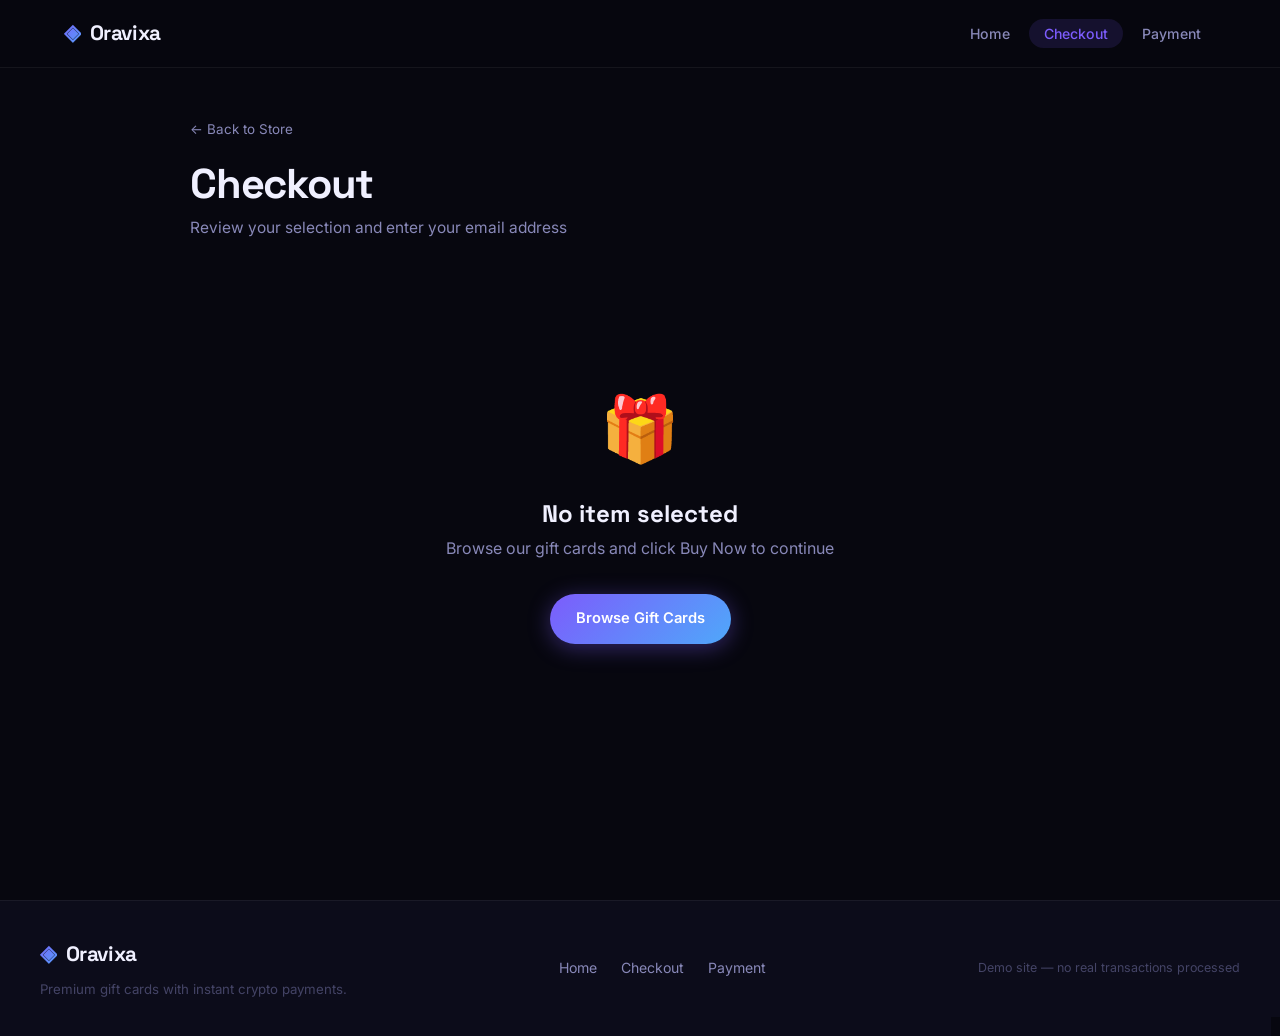
==== checkout.html @ 7043daeb "Add Oravixa gift card store — full frontend Three-page site with dark theme, 3D card hover effects, " ====
<!DOCTYPE html>
<html lang="en">
<head>
  <meta charset="UTF-8">
  <meta name="viewport" content="width=device-width, initial-scale=1.0">
  <title>Oravixa — Checkout</title>
  <link rel="stylesheet" href="style.css">
</head>
<body>

  <!-- ── Navbar ── -->
  <nav class="navbar" id="navbar">
    <div class="nav-inner">
      <a href="index.html" class="nav-logo">
        <span class="logo-gem">◈</span>Oravixa
      </a>
      <ul class="nav-links" id="navLinks">
        <li><a href="index.html"    class="nav-link">Home</a></li>
        <li><a href="checkout.html" class="nav-link active">Checkout</a></li>
        <li><a href="payment.html"  class="nav-link">Payment</a></li>
      </ul>
      <button class="hamburger" id="ham" aria-label="Toggle menu">
        <span></span><span></span><span></span>
      </button>
    </div>
  </nav>

  <main class="page-wrap">
    <div class="page-box">

      <a href="index.html" class="back-link">← Back to Store</a>
      <h1 class="page-title">Checkout</h1>
      <p class="page-sub">Review your selection and enter your email address</p>

      <!-- Checkout grid (shown when product selected) -->
      <div class="co-grid" id="coGrid">

        <!-- Order summary — filled by JS -->
        <div class="panel" id="orderSummary"></div>

        <!-- Form -->
        <div class="panel">
          <h3>Your Details</h3>
          <form id="coForm" novalidate>
            <div class="fgroup">
              <label for="email">Email Address</label>
              <input
                type="email" id="email" name="email"
                placeholder="you@example.com"
                required autocomplete="email"
              >
              <span class="ferr" id="emailErr"></span>
            </div>
            <button type="submit" class="btn btn-primary btn-full btn-lg">
              Proceed to Payment <span class="btn-arrow">→</span>
            </button>
          </form>
          <p class="fnote">Your gift card code will be sent to this email</p>
        </div>

      </div>

      <!-- Empty state (shown when no product selected) -->
      <div class="empty" id="emptyState" style="display:none">
        <div class="empty-icon">🎁</div>
        <h3>No item selected</h3>
        <p>Browse our gift cards and click Buy Now to continue</p>
        <a href="index.html" class="btn btn-primary">Browse Gift Cards</a>
      </div>

    </div>
  </main>

  <!-- ── Footer ── -->
  <footer class="footer">
    <div class="footer-inner">
      <div class="footer-brand">
        <a href="index.html" class="nav-logo">
          <span class="logo-gem">◈</span>Oravixa
        </a>
        <p>Premium gift cards with instant crypto payments.</p>
      </div>
      <div class="footer-links">
        <a href="index.html">Home</a>
        <a href="checkout.html">Checkout</a>
        <a href="payment.html">Payment</a>
      </div>
      <p class="footer-note">Demo site — no real transactions processed</p>
    </div>
  </footer>

  <script src="script.js"></script>
</body>
</html>
---- style.css ----
/* ============================================================
   ORAVIXA — style.css
   ============================================================ */

@import url('https://fonts.googleapis.com/css2?family=Inter:wght@300;400;500;600;700&family=Space+Grotesk:wght@500;600;700&display=swap');

/* ---- Variables ---- */
:root {
  --bg-0:      #07070f;
  --bg-1:      #0c0c1a;
  --bg-2:      #111126;
  --bg-card:   #0f0f1d;
  --bg-input:  #0a0a18;

  --accent:    #7c5cfc;
  --accent-2:  #4fa8fa;
  --grad:      linear-gradient(135deg, #7c5cfc 0%, #4fa8fa 100%);
  --grad-soft: linear-gradient(135deg, rgba(124,92,252,.14) 0%, rgba(79,168,250,.14) 100%);

  --t1: #f0f0ff;
  --t2: #8888b8;
  --t3: #444466;

  --border:       rgba(255,255,255,.06);
  --border-hover: rgba(124,92,252,.35);
  --border-focus: rgba(124,92,252,.55);

  --success: #00df8e;
  --error:   #ff4466;
  --warn:    #ffbb00;

  --r-sm:   8px;
  --r-md:   14px;
  --r-lg:   20px;
  --r-xl:   28px;
  --r-full: 9999px;

  --sh-sm: 0 2px 8px rgba(0,0,0,.35);
  --sh-md: 0 8px 32px rgba(0,0,0,.45);
  --sh-lg: 0 24px 64px rgba(0,0,0,.65);
  --sh-accent: 0 0 32px rgba(124,92,252,.3);

  --ease: cubic-bezier(.4,0,.2,1);
  --t-fast: 150ms;
  --t-med:  300ms;
  --t-slow: 500ms;

  --nav-h: 68px;
}

/* ---- Reset ---- */
*, *::before, *::after { box-sizing: border-box; margin: 0; padding: 0; }
html { scroll-behavior: smooth; }
body {
  font-family: 'Inter', system-ui, sans-serif;
  background: var(--bg-0);
  color: var(--t1);
  line-height: 1.6;
  min-height: 100vh;
  overflow-x: hidden;
  -webkit-font-smoothing: antialiased;
  animation: pageFadeIn .35s var(--ease) both;
}
img { max-width: 100%; display: block; }
a { text-decoration: none; color: inherit; }
ul { list-style: none; }
button { cursor: pointer; border: none; background: none; font-family: inherit; }
h1,h2,h3,h4 { font-family: 'Space Grotesk', sans-serif; font-weight: 700; line-height: 1.2; }

/* ---- Utilities ---- */
.container { max-width: 1200px; margin: 0 auto; padding: 0 24px; }

.grad-text {
  background: var(--grad);
  -webkit-background-clip: text;
  -webkit-text-fill-color: transparent;
  background-clip: text;
}

/* ============================================================
   NAVBAR
   ============================================================ */
.navbar {
  position: fixed; inset: 0 0 auto 0;
  z-index: 1000;
  height: var(--nav-h);
  background: rgba(7,7,15,.75);
  backdrop-filter: blur(22px);
  -webkit-backdrop-filter: blur(22px);
  border-bottom: 1px solid var(--border);
  transition: background var(--t-med) var(--ease),
              box-shadow var(--t-med) var(--ease);
}
.navbar.scrolled {
  background: rgba(7,7,15,.95);
  box-shadow: var(--sh-md);
}

.nav-inner {
  max-width: 1200px; margin: 0 auto; padding: 0 24px;
  height: 100%;
  display: flex; align-items: center; gap: 32px;
}

.nav-logo {
  display: flex; align-items: center; gap: 9px;
  font-family: 'Space Grotesk', sans-serif;
  font-size: 1.3rem; font-weight: 700;
  letter-spacing: -.02em;
  flex-shrink: 0;
  transition: opacity var(--t-fast) var(--ease);
}
.nav-logo:hover { opacity: .8; }

.logo-gem {
  font-size: 1.35rem;
  background: var(--grad);
  -webkit-background-clip: text;
  -webkit-text-fill-color: transparent;
  background-clip: text;
}

.nav-links {
  display: flex; align-items: center; gap: 4px;
  margin-left: auto;
}

.nav-link {
  padding: 6px 15px;
  border-radius: var(--r-full);
  font-size: .88rem; font-weight: 500;
  color: var(--t2);
  transition: color var(--t-fast) var(--ease),
              background var(--t-fast) var(--ease);
}
.nav-link:hover { color: var(--t1); background: rgba(255,255,255,.05); }
.nav-link.active { color: var(--accent); background: rgba(124,92,252,.13); }

/* Hamburger */
.hamburger {
  display: none; flex-direction: column; gap: 5px;
  padding: 8px; margin-left: auto;
  border-radius: var(--r-sm);
  transition: background var(--t-fast) var(--ease);
}
.hamburger:hover { background: rgba(255,255,255,.05); }
.hamburger span {
  display: block; width: 22px; height: 2px;
  background: var(--t2); border-radius: 2px;
  transition: transform var(--t-med) var(--ease), opacity var(--t-med) var(--ease);
}
.hamburger.open span:nth-child(1) { transform: translateY(7px) rotate(45deg); }
.hamburger.open span:nth-child(2) { opacity: 0; }
.hamburger.open span:nth-child(3) { transform: translateY(-7px) rotate(-45deg); }

/* ============================================================
   HERO
   ============================================================ */
.hero {
  position: relative;
  min-height: 100vh;
  display: flex; align-items: center; justify-content: center;
  padding: calc(var(--nav-h) + 72px) 24px 96px;
  overflow: hidden;
  text-align: center;
}

.hero-orbs {
  position: absolute; inset: 0; pointer-events: none; overflow: hidden;
}
.orb {
  position: absolute; border-radius: 50%;
  filter: blur(90px); opacity: .18;
}
.orb-1 {
  width: 650px; height: 650px;
  background: var(--accent);
  top: -180px; left: -180px;
  animation: orbDrift 9s ease-in-out infinite alternate;
}
.orb-2 {
  width: 500px; height: 500px;
  background: var(--accent-2);
  bottom: -120px; right: -120px;
  animation: orbDrift 12s ease-in-out infinite alternate-reverse;
}
.orb-3 {
  width: 300px; height: 300px;
  background: var(--accent);
  top: 50%; left: 50%;
  transform: translate(-50%, -50%);
  opacity: .07;
  animation: orbDrift 7s ease-in-out infinite alternate;
}

@keyframes orbDrift {
  from { transform: translate(0,0) scale(1); }
  to   { transform: translate(25px,18px) scale(1.08); }
}

.hero-content { position: relative; max-width: 720px; }

.hero-badge {
  display: inline-flex; align-items: center; gap: 8px;
  padding: 6px 18px;
  background: rgba(124,92,252,.12);
  border: 1px solid rgba(124,92,252,.25);
  border-radius: var(--r-full);
  font-size: .78rem; font-weight: 600; letter-spacing: .06em;
  color: var(--accent);
  margin-bottom: 24px;
  animation: slideDown .6s var(--ease) both;
}
.badge-dot {
  width: 6px; height: 6px; border-radius: 50%;
  background: var(--success);
  animation: dotPulse 2s ease infinite;
}
@keyframes dotPulse {
  0%,100% { opacity:1; transform:scale(1); }
  50%      { opacity:.4; transform:scale(1.6); }
}

.hero-title {
  font-size: clamp(2.4rem, 6.5vw, 4.8rem);
  letter-spacing: -.04em;
  margin-bottom: 20px;
  animation: slideDown .6s var(--ease) .1s both;
}

.hero-sub {
  font-size: 1.05rem; color: var(--t2); line-height: 1.75;
  margin-bottom: 40px;
  animation: slideDown .6s var(--ease) .2s both;
}

.hero-actions {
  display: flex; align-items: center; justify-content: center; gap: 14px;
  margin-bottom: 56px;
  animation: slideDown .6s var(--ease) .3s both;
}

.hero-stats {
  display: flex; align-items: center; justify-content: center; gap: 40px;
  animation: slideDown .6s var(--ease) .4s both;
}
.stat { display: flex; flex-direction: column; align-items: center; gap: 2px; }
.stat-val {
  font-family: 'Space Grotesk', sans-serif;
  font-size: 1.35rem; font-weight: 700;
  background: var(--grad);
  -webkit-background-clip: text; -webkit-text-fill-color: transparent;
  background-clip: text;
}
.stat-lbl { font-size: .72rem; color: var(--t3); text-transform: uppercase; letter-spacing: .08em; }
.stat-sep { width: 1px; height: 28px; background: var(--border); }

/* ============================================================
   BUTTONS
   ============================================================ */
.btn {
  display: inline-flex; align-items: center; justify-content: center; gap: 8px;
  padding: 13px 26px;
  border-radius: var(--r-full);
  font-size: .92rem; font-weight: 600;
  transition: transform var(--t-fast) var(--ease),
              box-shadow var(--t-med) var(--ease),
              background var(--t-fast) var(--ease);
  cursor: pointer; border: none; white-space: nowrap;
}
.btn-primary {
  background: var(--grad); color: #fff;
  box-shadow: 0 4px 22px rgba(124,92,252,.38);
}
.btn-primary:hover { transform: translateY(-2px); box-shadow: 0 10px 36px rgba(124,92,252,.55); }
.btn-primary:active { transform: translateY(0); }

.btn-ghost {
  background: rgba(255,255,255,.05);
  color: var(--t2);
  border: 1px solid var(--border);
}
.btn-ghost:hover { background: rgba(255,255,255,.09); color: var(--t1); }

.btn-full { width: 100%; }
.btn-lg { padding: 16px 32px; font-size: .97rem; }

.btn-arrow { display: inline-block; transition: transform var(--t-fast) var(--ease); }
.btn-primary:hover .btn-arrow { transform: translateX(4px); }

/* ============================================================
   PRODUCTS SECTION
   ============================================================ */
.products-section { padding: 80px 0 100px; }

.section-head { text-align: center; margin-bottom: 56px; }
.section-title {
  font-size: clamp(1.7rem, 4vw, 2.5rem);
  letter-spacing: -.025em; margin-bottom: 10px;
}
.section-sub { font-size: .97rem; color: var(--t2); }

.products-grid {
  display: grid;
  grid-template-columns: repeat(auto-fill, minmax(250px, 1fr));
  gap: 22px;
}

/* ============================================================
   PRODUCT CARD
   ============================================================ */
.card {
  background: var(--bg-card);
  border: 1px solid var(--border);
  border-radius: var(--r-xl);
  overflow: hidden;
  cursor: pointer;
  position: relative;
  transform-style: preserve-3d;
  will-change: transform;
  transition: border-color var(--t-med) var(--ease),
              box-shadow var(--t-med) var(--ease);
}
.card::before {
  content: '';
  position: absolute; inset: 0;
  border-radius: var(--r-xl);
  background: var(--grad-soft);
  opacity: 0;
  transition: opacity var(--t-med) var(--ease);
  pointer-events: none;
  z-index: 0;
}
.card:hover::before { opacity: 1; }
.card:hover {
  border-color: var(--border-hover);
  box-shadow: var(--sh-lg), var(--sh-accent);
}

.card-visual {
  height: 148px;
  display: flex; align-items: center; justify-content: center;
  position: relative; overflow: hidden;
}
.card-visual::after {
  content: '';
  position: absolute; inset: 0;
  background: linear-gradient(to bottom, rgba(0,0,0,0) 40%, rgba(0,0,0,.35) 100%);
}
.card-emoji {
  font-size: 3rem; position: relative; z-index: 1;
  transition: transform var(--t-med) var(--ease);
  filter: drop-shadow(0 6px 14px rgba(0,0,0,.5));
}
.card:hover .card-emoji { transform: scale(1.12) translateY(-3px); }

.card-tag {
  position: absolute; top: 12px; right: 12px; z-index: 2;
  padding: 3px 10px;
  background: rgba(0,0,0,.55); backdrop-filter: blur(8px);
  border-radius: var(--r-full);
  font-size: .67rem; font-weight: 700; letter-spacing: .07em;
  color: #fff; text-transform: uppercase;
}

.card-body { padding: 20px; position: relative; z-index: 1; }
.card-cat  { font-size: .68rem; font-weight: 600; letter-spacing: .1em; text-transform: uppercase; color: var(--t3); margin-bottom: 4px; }
.card-name { font-family: 'Space Grotesk', sans-serif; font-size: 1.05rem; font-weight: 600; margin-bottom: 10px; }

.card-price { display: flex; align-items: baseline; gap: 4px; margin-bottom: 16px; }
.price-amt {
  font-family: 'Space Grotesk', sans-serif; font-size: 1.6rem; font-weight: 700;
  background: var(--grad);
  -webkit-background-clip: text; -webkit-text-fill-color: transparent;
  background-clip: text;
}
.price-cur { font-size: .85rem; color: var(--t3); }

.card-btn {
  width: 100%; padding: 10px;
  background: var(--grad); color: #fff;
  border-radius: var(--r-full);
  font-size: .88rem; font-weight: 600; font-family: inherit;
  border: none; cursor: pointer;
  box-shadow: 0 4px 18px rgba(124,92,252,.32);
  transition: transform var(--t-fast) var(--ease),
              box-shadow var(--t-fast) var(--ease);
}
.card-btn:hover { transform: translateY(-1px); box-shadow: 0 6px 24px rgba(124,92,252,.48); }

/* ============================================================
   PAGE LAYOUT (Checkout / Payment)
   ============================================================ */
.page-wrap {
  min-height: 100vh;
  padding: calc(var(--nav-h) + 48px) 24px 96px;
}
.page-box       { max-width: 900px; margin: 0 auto; }
.page-box--sm   { max-width: 520px; margin: 0 auto; }

.back-link {
  display: inline-flex; align-items: center; gap: 6px;
  font-size: .84rem; color: var(--t2); margin-bottom: 18px;
  transition: color var(--t-fast) var(--ease);
}
.back-link:hover { color: var(--accent); }

.page-title { font-size: clamp(1.8rem,4vw,2.6rem); letter-spacing: -.03em; margin-bottom: 8px; }
.page-sub   { font-size: .97rem; color: var(--t2); margin-bottom: 40px; }

/* ============================================================
   CHECKOUT
   ============================================================ */
.co-grid {
  display: grid;
  grid-template-columns: 1fr 1fr;
  gap: 22px; align-items: start;
}

.panel {
  background: var(--bg-card);
  border: 1px solid var(--border);
  border-radius: var(--r-xl);
  padding: 32px;
}
.panel h3 {
  font-size: 1rem; font-weight: 600; color: var(--t2);
  margin-bottom: 24px; letter-spacing: -.01em;
}

.order-visual {
  height: 118px; border-radius: var(--r-lg);
  display: flex; align-items: center; justify-content: center;
  font-size: 3.2rem; margin-bottom: 20px;
}
.order-name { font-family: 'Space Grotesk', sans-serif; font-size: 1.2rem; font-weight: 700; margin-bottom: 4px; }
.order-cat  { font-size: .84rem; color: var(--t3); margin-bottom: 22px; }
.order-div  { height: 1px; background: var(--border); margin-bottom: 22px; }
.order-row  { display: flex; justify-content: space-between; align-items: center; }
.order-lbl  { font-size: .88rem; color: var(--t2); }
.order-total {
  font-family: 'Space Grotesk', sans-serif; font-size: 1.55rem; font-weight: 700;
  background: var(--grad);
  -webkit-background-clip: text; -webkit-text-fill-color: transparent;
  background-clip: text;
}

/* Form */
.fgroup { margin-bottom: 20px; }
.fgroup label { display: block; font-size: .84rem; font-weight: 500; color: var(--t2); margin-bottom: 8px; }
.fgroup input {
  width: 100%; padding: 14px 16px;
  background: var(--bg-input); border: 1px solid var(--border);
  border-radius: var(--r-md); color: var(--t1);
  font-family: inherit; font-size: .93rem; outline: none;
  transition: border-color var(--t-fast) var(--ease),
              box-shadow var(--t-fast) var(--ease),
              background var(--t-fast) var(--ease);
}
.fgroup input:focus {
  border-color: var(--accent);
  box-shadow: 0 0 0 3px rgba(124,92,252,.16);
  background: var(--bg-card);
}
.fgroup input::placeholder { color: var(--t3); }
.fgroup input.has-error    { border-color: var(--error); }
.ferr { display: block; font-size: .78rem; color: var(--error); margin-top: 6px; min-height: 18px; }
.fnote { font-size: .78rem; color: var(--t3); text-align: center; margin-top: 14px; }

/* Empty state */
.empty {
  text-align: center; padding: 96px 24px;
  animation: fadeUp .5s var(--ease) both;
}
.empty-icon { font-size: 4rem; margin-bottom: 20px; }
.empty h3   { font-size: 1.5rem; margin-bottom: 8px; }
.empty p    { color: var(--t2); margin-bottom: 32px; }

/* ============================================================
   PAYMENT
   ============================================================ */
.pay-card {
  background: var(--bg-card);
  border: 1px solid var(--border);
  border-radius: var(--r-xl);
  overflow: hidden;
}

.pay-summary {
  padding: 28px 32px;
  background: var(--bg-2);
  border-bottom: 1px solid var(--border);
  display: flex; align-items: center; gap: 18px;
}
.pay-icon {
  width: 54px; height: 54px; flex-shrink: 0;
  border-radius: var(--r-md);
  display: flex; align-items: center; justify-content: center;
  font-size: 1.75rem;
}
.pay-info { flex: 1; }
.pay-name  { font-family: 'Space Grotesk', sans-serif; font-size: 1.05rem; font-weight: 700; margin-bottom: 3px; }
.pay-email { font-size: .84rem; color: var(--t2); }
.pay-amt {
  font-family: 'Space Grotesk', sans-serif; font-size: 1.45rem; font-weight: 700;
  background: var(--grad);
  -webkit-background-clip: text; -webkit-text-fill-color: transparent;
  background-clip: text;
  flex-shrink: 0;
}

.pay-body { padding: 32px; display: flex; flex-direction: column; gap: 24px; }

.badges { display: flex; gap: 8px; }
.badge {
  padding: 4px 13px; border-radius: var(--r-full);
  font-size: .72rem; font-weight: 700; letter-spacing: .05em;
}
.badge-purple { background: rgba(124,92,252,.15); color: var(--accent); border: 1px solid rgba(124,92,252,.25); }
.badge-yellow { background: rgba(255,187,0,.1);  color: var(--warn);   border: 1px solid rgba(255,187,0,.2); }

.qr-wrap { display: flex; flex-direction: column; align-items: center; gap: 10px; }
.qr-img  {
  width: 186px; height: 186px;
  border-radius: var(--r-md);
  border: 2px solid var(--border);
  background: #fff; padding: 8px;
  transition: box-shadow var(--t-med) var(--ease);
}
.qr-img:hover { box-shadow: var(--sh-accent); }
.qr-lbl { font-size: .78rem; color: var(--t3); }

.field-lbl {
  display: block; font-size: .73rem; font-weight: 600;
  text-transform: uppercase; letter-spacing: .09em;
  color: var(--t3); margin-bottom: 8px;
}

.addr-box {
  display: flex; align-items: center; gap: 10px;
  padding: 13px 16px;
  background: var(--bg-0); border: 1px solid var(--border);
  border-radius: var(--r-md);
}
.addr-txt {
  flex: 1; font-family: 'Courier New', monospace;
  font-size: .78rem; color: var(--t1); word-break: break-all;
}
.copy-btn {
  flex-shrink: 0; padding: 7px;
  background: var(--bg-2); border: 1px solid var(--border);
  border-radius: var(--r-sm); color: var(--t2);
  display: flex; align-items: center;
  transition: background var(--t-fast) var(--ease),
              color var(--t-fast) var(--ease),
              border-color var(--t-fast) var(--ease);
}
.copy-btn:hover { background: rgba(124,92,252,.15); color: var(--accent); border-color: rgba(124,92,252,.3); }
.copy-btn.copied { color: var(--success); border-color: var(--success); background: rgba(0,223,142,.08); }

.amount-box {
  display: flex; align-items: baseline; gap: 10px;
  padding: 18px 20px;
  background: var(--bg-0);
  border: 1px solid rgba(124,92,252,.22);
  border-radius: var(--r-md);
}
.amount-val {
  font-family: 'Space Grotesk', sans-serif; font-size: 2.1rem; font-weight: 700;
  background: var(--grad);
  -webkit-background-clip: text; -webkit-text-fill-color: transparent;
  background-clip: text;
}
.amount-cur { font-size: .95rem; font-weight: 600; color: var(--t2); }

.notice {
  display: flex; align-items: flex-start; gap: 10px;
  padding: 13px 16px;
  background: rgba(79,168,250,.06);
  border: 1px solid rgba(79,168,250,.15);
  border-radius: var(--r-md);
  font-size: .86rem; color: var(--t2); line-height: 1.55;
}
.notice svg { flex-shrink: 0; margin-top: 1px; color: var(--accent-2); }

/* ============================================================
   SUCCESS
   ============================================================ */
.success-wrap {
  text-align: center; padding: 64px 24px;
  animation: fadeUp .5s var(--ease) both;
}
.success-ring { width: 90px; height: 90px; margin: 0 auto 32px; }
.ring-bg  { stroke: rgba(0,223,142,.2); stroke-width: 2; }
.check-path {
  stroke: var(--success); stroke-width: 3;
  stroke-linecap: round; stroke-linejoin: round;
  stroke-dasharray: 48; stroke-dashoffset: 48;
  animation: drawCheck .55s var(--ease) .35s forwards;
}
@keyframes drawCheck { to { stroke-dashoffset: 0; } }

.success-title   { font-size: 2.2rem; letter-spacing: -.03em; margin-bottom: 14px; }
.success-msg     { font-size: 1.05rem; color: var(--t2); margin-bottom: 32px; line-height: 1.7; }
.success-details {
  background: var(--bg-card); border: 1px solid var(--border);
  border-radius: var(--r-lg); padding: 20px;
  margin-bottom: 32px;
  font-size: .9rem; color: var(--t2); line-height: 1.7;
}

/* ============================================================
   FOOTER
   ============================================================ */
.footer {
  border-top: 1px solid var(--border);
  background: var(--bg-1);
  padding: 36px 24px;
}
.footer-inner {
  max-width: 1200px; margin: 0 auto;
  display: flex; align-items: center; justify-content: space-between;
  gap: 24px; flex-wrap: wrap;
}
.footer-brand { display: flex; flex-direction: column; gap: 7px; }
.footer-brand p { font-size: .83rem; color: var(--t3); }
.footer-links { display: flex; gap: 24px; }
.footer-links a { font-size: .88rem; color: var(--t2); transition: color var(--t-fast) var(--ease); }
.footer-links a:hover { color: var(--accent); }
.footer-note { font-size: .78rem; color: var(--t3); }

/* ============================================================
   ANIMATIONS
   ============================================================ */
@keyframes pageFadeIn {
  from { opacity: 0; } to { opacity: 1; }
}
@keyframes slideDown {
  from { opacity: 0; transform: translateY(-18px); }
  to   { opacity: 1; transform: translateY(0); }
}
@keyframes fadeUp {
  from { opacity: 0; transform: translateY(18px); }
  to   { opacity: 1; transform: translateY(0); }
}

/* ============================================================
   RESPONSIVE
   ============================================================ */
@media (max-width: 768px) {
  .hamburger { display: flex; }

  .nav-links {
    position: fixed;
    top: var(--nav-h); left: 0; right: 0;
    background: rgba(7,7,15,.97);
    backdrop-filter: blur(22px);
    flex-direction: column;
    padding: 16px;
    border-bottom: 1px solid var(--border);
    transform: translateY(-110%);
    transition: transform var(--t-med) var(--ease);
    margin-left: 0;
  }
  .nav-links.open { transform: translateY(0); }
  .nav-link { padding: 12px 16px; border-radius: var(--r-md); width: 100%; }

  .hero { padding-bottom: 72px; }
  .hero-actions { flex-direction: column; align-items: stretch; }
  .hero-stats   { gap: 24px; }

  .co-grid { grid-template-columns: 1fr; }

  .footer-inner { flex-direction: column; align-items: flex-start; }
}

@media (max-width: 520px) {
  .products-grid { grid-template-columns: 1fr 1fr; gap: 14px; }
  .hero-stats { display: none; }
  .page-wrap  { padding-left: 16px; padding-right: 16px; }
  .panel      { padding: 22px; }
  .pay-body   { padding: 22px; }
  .pay-summary { padding: 20px; }
}

@media (max-width: 380px) {
  .products-grid { grid-template-columns: 1fr; }
}
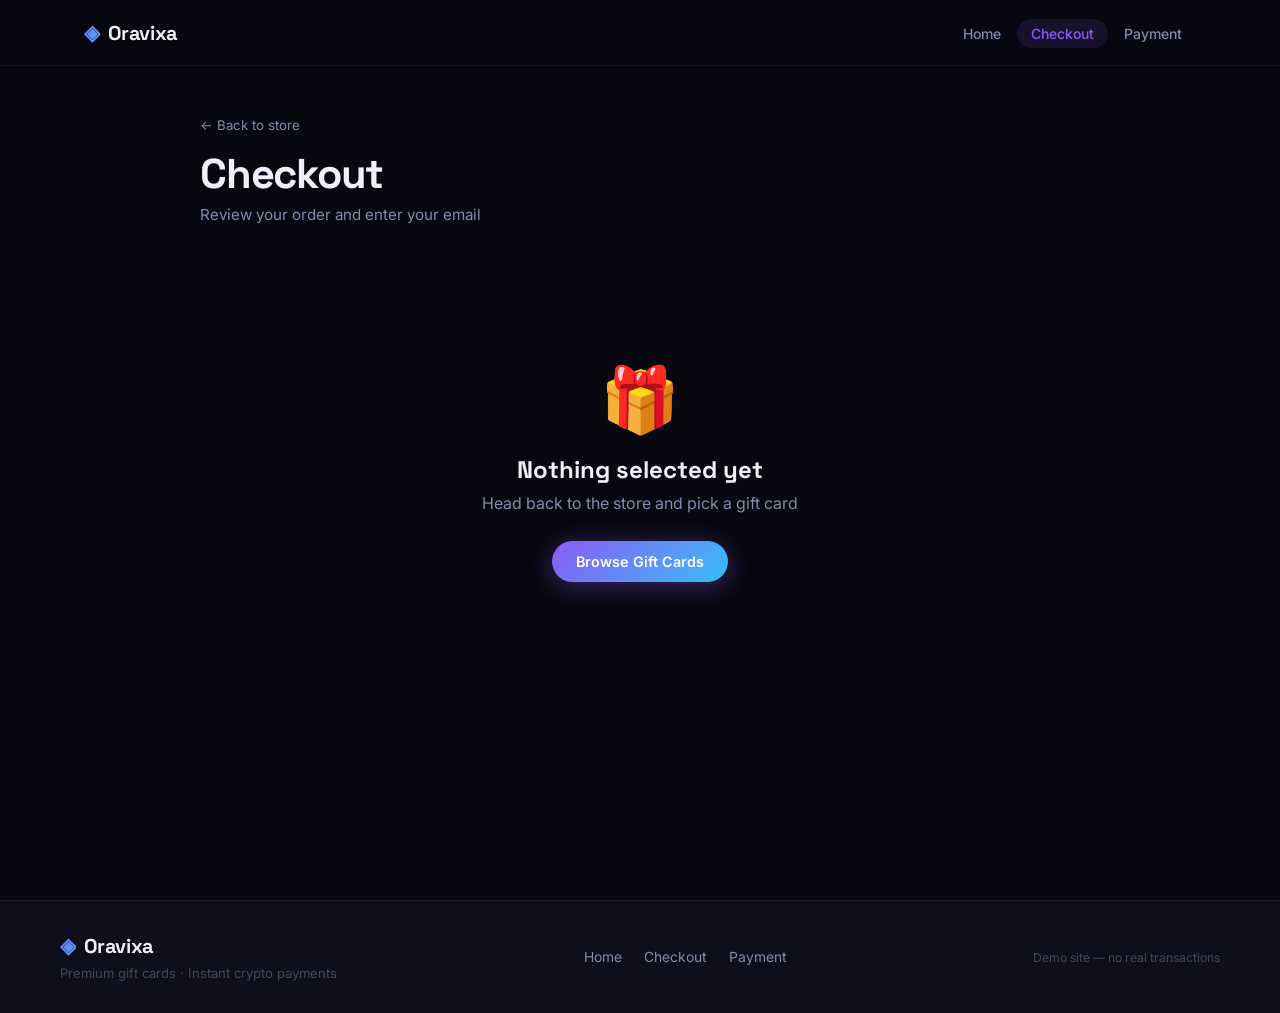
==== commit 9ada6e1f: "Rebuild Oravixa — clean, minimal redesign Complete rewrite with tighter CSS (BEM naming, fewer lines" ====
--- a/checkout.html
+++ b/checkout.html
@@ -8,41 +8,41 @@
 </head>
 <body>
 
-  <!-- ── Navbar ── -->
-  <nav class="navbar" id="navbar">
-    <div class="nav-inner">
-      <a href="index.html" class="nav-logo">
-        <span class="logo-gem">◈</span>Oravixa
+  <!-- Navbar -->
+  <nav class="nav" id="nav">
+    <div class="nav__inner">
+      <a href="index.html" class="nav__logo">
+        <span class="nav__gem">◈</span>Oravixa
       </a>
-      <ul class="nav-links" id="navLinks">
-        <li><a href="index.html"    class="nav-link">Home</a></li>
-        <li><a href="checkout.html" class="nav-link active">Checkout</a></li>
-        <li><a href="payment.html"  class="nav-link">Payment</a></li>
+      <ul class="nav__links" id="navLinks">
+        <li><a href="index.html"    class="nav__link">Home</a></li>
+        <li><a href="checkout.html" class="nav__link active">Checkout</a></li>
+        <li><a href="payment.html"  class="nav__link">Payment</a></li>
       </ul>
-      <button class="hamburger" id="ham" aria-label="Toggle menu">
+      <button class="nav__ham" id="ham" aria-label="Menu">
         <span></span><span></span><span></span>
       </button>
     </div>
   </nav>
 
-  <main class="page-wrap">
-    <div class="page-box">
+  <main class="page">
+    <div class="page__box">
 
-      <a href="index.html" class="back-link">← Back to Store</a>
-      <h1 class="page-title">Checkout</h1>
-      <p class="page-sub">Review your selection and enter your email address</p>
+      <a href="index.html" class="back">← Back to store</a>
+      <h1 class="page__title">Checkout</h1>
+      <p class="page__sub">Review your order and enter your email</p>
 
-      <!-- Checkout grid (shown when product selected) -->
-      <div class="co-grid" id="coGrid">
+      <!-- Two-column layout — hidden if no product -->
+      <div class="co__grid" id="coGrid">
 
-        <!-- Order summary — filled by JS -->
-        <div class="panel" id="orderSummary"></div>
+        <!-- Order summary (populated by JS) -->
+        <div class="panel" id="summary"></div>
 
         <!-- Form -->
         <div class="panel">
-          <h3>Your Details</h3>
-          <form id="coForm" novalidate>
-            <div class="fgroup">
+          <p class="panel__h">Your Details</p>
+          <form id="form" novalidate>
+            <div class="fg">
               <label for="email">Email Address</label>
               <input
                 type="email" id="email" name="email"
@@ -51,41 +51,41 @@
               >
               <span class="ferr" id="emailErr"></span>
             </div>
-            <button type="submit" class="btn btn-primary btn-full btn-lg">
-              Proceed to Payment <span class="btn-arrow">→</span>
+            <button type="submit" class="btn btn--primary btn--full btn--lg">
+              Proceed to Payment <span class="arr">→</span>
             </button>
           </form>
-          <p class="fnote">Your gift card code will be sent to this email</p>
+          <p class="fnote">Your gift card code will be sent to this address</p>
         </div>
 
       </div>
 
-      <!-- Empty state (shown when no product selected) -->
-      <div class="empty" id="emptyState" style="display:none">
-        <div class="empty-icon">🎁</div>
-        <h3>No item selected</h3>
-        <p>Browse our gift cards and click Buy Now to continue</p>
-        <a href="index.html" class="btn btn-primary">Browse Gift Cards</a>
+      <!-- Empty state -->
+      <div class="empty" id="empty" style="display:none">
+        <div class="empty__ico">🎁</div>
+        <h3>Nothing selected yet</h3>
+        <p>Head back to the store and pick a gift card</p>
+        <a href="index.html" class="btn btn--primary">Browse Gift Cards</a>
       </div>
 
     </div>
   </main>
 
-  <!-- ── Footer ── -->
+  <!-- Footer -->
   <footer class="footer">
-    <div class="footer-inner">
-      <div class="footer-brand">
-        <a href="index.html" class="nav-logo">
-          <span class="logo-gem">◈</span>Oravixa
+    <div class="footer__inner">
+      <div class="footer__brand">
+        <a href="index.html" class="nav__logo">
+          <span class="nav__gem">◈</span>Oravixa
         </a>
-        <p>Premium gift cards with instant crypto payments.</p>
+        <p>Premium gift cards · Instant crypto payments</p>
       </div>
-      <div class="footer-links">
+      <div class="footer__links">
         <a href="index.html">Home</a>
         <a href="checkout.html">Checkout</a>
         <a href="payment.html">Payment</a>
       </div>
-      <p class="footer-note">Demo site — no real transactions processed</p>
+      <p class="footer__note">Demo site — no real transactions</p>
     </div>
   </footer>
 
--- a/style.css
+++ b/style.css
@@ -1,688 +1,469 @@
-/* ============================================================
-   ORAVIXA — style.css
-   ============================================================ */
-
-@import url('https://fonts.googleapis.com/css2?family=Inter:wght@300;400;500;600;700&family=Space+Grotesk:wght@500;600;700&display=swap');
-
-/* ---- Variables ---- */
+/* ================================================================
+   ORAVIXA  ·  style.css
+   ================================================================ */
+
+@import url('https://fonts.googleapis.com/css2?family=Inter:wght@400;500;600&family=Space+Grotesk:wght@600;700&display=swap');
+
+/* ── Variables ───────────────────────────────────────────────── */
 :root {
-  --bg-0:      #07070f;
-  --bg-1:      #0c0c1a;
-  --bg-2:      #111126;
-  --bg-card:   #0f0f1d;
-  --bg-input:  #0a0a18;
-
-  --accent:    #7c5cfc;
-  --accent-2:  #4fa8fa;
-  --grad:      linear-gradient(135deg, #7c5cfc 0%, #4fa8fa 100%);
-  --grad-soft: linear-gradient(135deg, rgba(124,92,252,.14) 0%, rgba(79,168,250,.14) 100%);
-
-  --t1: #f0f0ff;
-  --t2: #8888b8;
-  --t3: #444466;
-
-  --border:       rgba(255,255,255,.06);
-  --border-hover: rgba(124,92,252,.35);
-  --border-focus: rgba(124,92,252,.55);
-
-  --success: #00df8e;
-  --error:   #ff4466;
-  --warn:    #ffbb00;
-
-  --r-sm:   8px;
-  --r-md:   14px;
-  --r-lg:   20px;
-  --r-xl:   28px;
-  --r-full: 9999px;
-
-  --sh-sm: 0 2px 8px rgba(0,0,0,.35);
-  --sh-md: 0 8px 32px rgba(0,0,0,.45);
-  --sh-lg: 0 24px 64px rgba(0,0,0,.65);
-  --sh-accent: 0 0 32px rgba(124,92,252,.3);
-
+  --bg:       #080810;
+  --surface:  #0e0e1c;
+  --surface2: #131328;
+  --border:   rgba(255,255,255,.07);
+  --border-h: rgba(139,92,246,.45);
+
+  --p1: #8B5CF6;
+  --p2: #38BDF8;
+  --grad: linear-gradient(135deg, var(--p1), var(--p2));
+  --grad-soft: linear-gradient(135deg, rgba(139,92,246,.13), rgba(56,189,248,.13));
+
+  --txt:  #f0efff;
+  --txt2: #8888aa;
+  --txt3: #44445e;
+
+  --green: #10b981;
+  --red:   #f43f5e;
+  --warn:  #f59e0b;
+
+  --r:  12px;
+  --r2: 20px;
+  --r3: 28px;
+  --pill: 999px;
+
+  --nav: 66px;
   --ease: cubic-bezier(.4,0,.2,1);
-  --t-fast: 150ms;
-  --t-med:  300ms;
-  --t-slow: 500ms;
-
-  --nav-h: 68px;
-}
-
-/* ---- Reset ---- */
+}
+
+/* ── Reset ───────────────────────────────────────────────────── */
 *, *::before, *::after { box-sizing: border-box; margin: 0; padding: 0; }
 html { scroll-behavior: smooth; }
 body {
   font-family: 'Inter', system-ui, sans-serif;
-  background: var(--bg-0);
-  color: var(--t1);
-  line-height: 1.6;
+  background: var(--bg);
+  color: var(--txt);
   min-height: 100vh;
   overflow-x: hidden;
   -webkit-font-smoothing: antialiased;
-  animation: pageFadeIn .35s var(--ease) both;
-}
-img { max-width: 100%; display: block; }
+  animation: pageIn .3s var(--ease) both;
+}
+img { display: block; max-width: 100%; }
 a { text-decoration: none; color: inherit; }
 ul { list-style: none; }
-button { cursor: pointer; border: none; background: none; font-family: inherit; }
-h1,h2,h3,h4 { font-family: 'Space Grotesk', sans-serif; font-weight: 700; line-height: 1.2; }
-
-/* ---- Utilities ---- */
-.container { max-width: 1200px; margin: 0 auto; padding: 0 24px; }
-
-.grad-text {
-  background: var(--grad);
-  -webkit-background-clip: text;
-  -webkit-text-fill-color: transparent;
-  background-clip: text;
-}
-
-/* ============================================================
-   NAVBAR
-   ============================================================ */
-.navbar {
-  position: fixed; inset: 0 0 auto 0;
-  z-index: 1000;
-  height: var(--nav-h);
-  background: rgba(7,7,15,.75);
-  backdrop-filter: blur(22px);
-  -webkit-backdrop-filter: blur(22px);
+button { font-family: inherit; cursor: pointer; border: none; background: none; }
+h1,h2,h3 { font-family: 'Space Grotesk', sans-serif; font-weight: 700; line-height: 1.2; }
+
+.wrap { max-width: 1160px; margin: 0 auto; padding: 0 24px; }
+
+/* ── Navbar ──────────────────────────────────────────────────── */
+.nav {
+  position: fixed; inset: 0 0 auto;
+  height: var(--nav);
+  z-index: 100;
+  background: rgba(8,8,16,.7);
+  backdrop-filter: blur(20px);
+  -webkit-backdrop-filter: blur(20px);
   border-bottom: 1px solid var(--border);
-  transition: background var(--t-med) var(--ease),
-              box-shadow var(--t-med) var(--ease);
-}
-.navbar.scrolled {
-  background: rgba(7,7,15,.95);
-  box-shadow: var(--sh-md);
-}
-
-.nav-inner {
-  max-width: 1200px; margin: 0 auto; padding: 0 24px;
-  height: 100%;
-  display: flex; align-items: center; gap: 32px;
-}
-
-.nav-logo {
-  display: flex; align-items: center; gap: 9px;
+  transition: background .3s var(--ease), box-shadow .3s var(--ease);
+}
+.nav.scrolled { background: rgba(8,8,16,.95); box-shadow: 0 4px 40px rgba(0,0,0,.5); }
+
+.nav__inner {
+  max-width: 1160px; margin: 0 auto; padding: 0 24px;
+  height: 100%; display: flex; align-items: center;
+}
+
+.nav__logo {
+  display: flex; align-items: center; gap: 8px;
   font-family: 'Space Grotesk', sans-serif;
-  font-size: 1.3rem; font-weight: 700;
-  letter-spacing: -.02em;
+  font-size: 1.25rem; font-weight: 700; letter-spacing: -.02em;
   flex-shrink: 0;
-  transition: opacity var(--t-fast) var(--ease);
-}
-.nav-logo:hover { opacity: .8; }
-
-.logo-gem {
-  font-size: 1.35rem;
-  background: var(--grad);
-  -webkit-background-clip: text;
-  -webkit-text-fill-color: transparent;
-  background-clip: text;
-}
-
-.nav-links {
-  display: flex; align-items: center; gap: 4px;
-  margin-left: auto;
-}
-
-.nav-link {
-  padding: 6px 15px;
-  border-radius: var(--r-full);
-  font-size: .88rem; font-weight: 500;
-  color: var(--t2);
-  transition: color var(--t-fast) var(--ease),
-              background var(--t-fast) var(--ease);
-}
-.nav-link:hover { color: var(--t1); background: rgba(255,255,255,.05); }
-.nav-link.active { color: var(--accent); background: rgba(124,92,252,.13); }
-
-/* Hamburger */
-.hamburger {
-  display: none; flex-direction: column; gap: 5px;
-  padding: 8px; margin-left: auto;
-  border-radius: var(--r-sm);
-  transition: background var(--t-fast) var(--ease);
-}
-.hamburger:hover { background: rgba(255,255,255,.05); }
-.hamburger span {
-  display: block; width: 22px; height: 2px;
-  background: var(--t2); border-radius: 2px;
-  transition: transform var(--t-med) var(--ease), opacity var(--t-med) var(--ease);
-}
-.hamburger.open span:nth-child(1) { transform: translateY(7px) rotate(45deg); }
-.hamburger.open span:nth-child(2) { opacity: 0; }
-.hamburger.open span:nth-child(3) { transform: translateY(-7px) rotate(-45deg); }
-
-/* ============================================================
-   HERO
-   ============================================================ */
-.hero {
-  position: relative;
-  min-height: 100vh;
-  display: flex; align-items: center; justify-content: center;
-  padding: calc(var(--nav-h) + 72px) 24px 96px;
-  overflow: hidden;
-  text-align: center;
-}
-
-.hero-orbs {
-  position: absolute; inset: 0; pointer-events: none; overflow: hidden;
-}
-.orb {
-  position: absolute; border-radius: 50%;
-  filter: blur(90px); opacity: .18;
-}
-.orb-1 {
-  width: 650px; height: 650px;
-  background: var(--accent);
-  top: -180px; left: -180px;
-  animation: orbDrift 9s ease-in-out infinite alternate;
-}
-.orb-2 {
-  width: 500px; height: 500px;
-  background: var(--accent-2);
-  bottom: -120px; right: -120px;
-  animation: orbDrift 12s ease-in-out infinite alternate-reverse;
-}
-.orb-3 {
-  width: 300px; height: 300px;
-  background: var(--accent);
-  top: 50%; left: 50%;
-  transform: translate(-50%, -50%);
-  opacity: .07;
-  animation: orbDrift 7s ease-in-out infinite alternate;
-}
-
-@keyframes orbDrift {
-  from { transform: translate(0,0) scale(1); }
-  to   { transform: translate(25px,18px) scale(1.08); }
-}
-
-.hero-content { position: relative; max-width: 720px; }
-
-.hero-badge {
-  display: inline-flex; align-items: center; gap: 8px;
-  padding: 6px 18px;
-  background: rgba(124,92,252,.12);
-  border: 1px solid rgba(124,92,252,.25);
-  border-radius: var(--r-full);
-  font-size: .78rem; font-weight: 600; letter-spacing: .06em;
-  color: var(--accent);
-  margin-bottom: 24px;
-  animation: slideDown .6s var(--ease) both;
-}
-.badge-dot {
-  width: 6px; height: 6px; border-radius: 50%;
-  background: var(--success);
-  animation: dotPulse 2s ease infinite;
-}
-@keyframes dotPulse {
-  0%,100% { opacity:1; transform:scale(1); }
-  50%      { opacity:.4; transform:scale(1.6); }
-}
-
-.hero-title {
-  font-size: clamp(2.4rem, 6.5vw, 4.8rem);
-  letter-spacing: -.04em;
-  margin-bottom: 20px;
-  animation: slideDown .6s var(--ease) .1s both;
-}
-
-.hero-sub {
-  font-size: 1.05rem; color: var(--t2); line-height: 1.75;
-  margin-bottom: 40px;
-  animation: slideDown .6s var(--ease) .2s both;
-}
-
-.hero-actions {
-  display: flex; align-items: center; justify-content: center; gap: 14px;
-  margin-bottom: 56px;
-  animation: slideDown .6s var(--ease) .3s both;
-}
-
-.hero-stats {
-  display: flex; align-items: center; justify-content: center; gap: 40px;
-  animation: slideDown .6s var(--ease) .4s both;
-}
-.stat { display: flex; flex-direction: column; align-items: center; gap: 2px; }
-.stat-val {
-  font-family: 'Space Grotesk', sans-serif;
-  font-size: 1.35rem; font-weight: 700;
+  transition: opacity .2s;
+}
+.nav__logo:hover { opacity: .8; }
+.nav__gem {
+  font-size: 1.3rem;
   background: var(--grad);
   -webkit-background-clip: text; -webkit-text-fill-color: transparent;
   background-clip: text;
 }
-.stat-lbl { font-size: .72rem; color: var(--t3); text-transform: uppercase; letter-spacing: .08em; }
-.stat-sep { width: 1px; height: 28px; background: var(--border); }
-
-/* ============================================================
-   BUTTONS
-   ============================================================ */
+
+.nav__links {
+  display: flex; align-items: center; gap: 2px;
+  margin-left: auto;
+}
+.nav__link {
+  padding: 6px 14px; border-radius: var(--pill);
+  font-size: .875rem; font-weight: 500; color: var(--txt2);
+  transition: color .15s, background .15s;
+}
+.nav__link:hover  { color: var(--txt); background: rgba(255,255,255,.05); }
+.nav__link.active { color: var(--p1); background: rgba(139,92,246,.12); }
+
+/* hamburger */
+.nav__ham {
+  display: none; flex-direction: column; gap: 5px;
+  margin-left: auto; padding: 8px; border-radius: var(--r);
+  transition: background .15s;
+}
+.nav__ham:hover { background: rgba(255,255,255,.05); }
+.nav__ham span {
+  display: block; width: 20px; height: 2px;
+  background: var(--txt2); border-radius: 2px;
+  transition: transform .3s var(--ease), opacity .3s;
+}
+.nav__ham.open span:nth-child(1) { transform: translateY(7px) rotate(45deg); }
+.nav__ham.open span:nth-child(2) { opacity: 0; }
+.nav__ham.open span:nth-child(3) { transform: translateY(-7px) rotate(-45deg); }
+
+/* ── Hero ────────────────────────────────────────────────────── */
+.hero {
+  position: relative; overflow: hidden;
+  min-height: 100vh;
+  display: flex; align-items: center; justify-content: center;
+  text-align: center;
+  padding: calc(var(--nav) + 60px) 24px 80px;
+}
+
+.hero__orbs { position: absolute; inset: 0; pointer-events: none; }
+.orb {
+  position: absolute; border-radius: 50%;
+  filter: blur(100px); opacity: .16;
+}
+.orb--a { width: 700px; height: 700px; background: var(--p1); top: -250px; left: -200px; animation: drift 10s ease-in-out infinite alternate; }
+.orb--b { width: 500px; height: 500px; background: var(--p2); bottom: -150px; right: -150px; animation: drift 13s ease-in-out infinite alternate-reverse; }
+
+@keyframes drift { from { transform: translate(0,0); } to { transform: translate(30px,22px); } }
+
+.hero__body { position: relative; max-width: 680px; }
+
+.hero__pill {
+  display: inline-flex; align-items: center; gap: 7px;
+  padding: 5px 16px; margin-bottom: 24px;
+  background: rgba(139,92,246,.12);
+  border: 1px solid rgba(139,92,246,.25);
+  border-radius: var(--pill);
+  font-size: .75rem; font-weight: 600; letter-spacing: .06em; color: var(--p1);
+  animation: up .6s var(--ease) both;
+}
+.hero__dot {
+  width: 6px; height: 6px; border-radius: 50%; background: var(--green);
+  animation: pulse 2s ease infinite;
+}
+@keyframes pulse { 0%,100%{opacity:1;transform:scale(1)} 50%{opacity:.4;transform:scale(1.7)} }
+
+.hero__h1 {
+  font-size: clamp(2.6rem, 6.5vw, 5rem);
+  letter-spacing: -.04em; margin-bottom: 20px;
+  animation: up .6s var(--ease) .1s both;
+}
+.hero__h1 .g { background: var(--grad); -webkit-background-clip: text; -webkit-text-fill-color: transparent; background-clip: text; }
+
+.hero__sub {
+  font-size: 1.05rem; color: var(--txt2); line-height: 1.75;
+  margin-bottom: 36px;
+  animation: up .6s var(--ease) .2s both;
+}
+
+.hero__cta {
+  display: flex; gap: 12px; justify-content: center;
+  animation: up .6s var(--ease) .3s both;
+}
+
+/* ── Buttons ─────────────────────────────────────────────────── */
 .btn {
-  display: inline-flex; align-items: center; justify-content: center; gap: 8px;
-  padding: 13px 26px;
-  border-radius: var(--r-full);
-  font-size: .92rem; font-weight: 600;
-  transition: transform var(--t-fast) var(--ease),
-              box-shadow var(--t-med) var(--ease),
-              background var(--t-fast) var(--ease);
+  display: inline-flex; align-items: center; gap: 8px;
+  padding: 12px 24px; border-radius: var(--pill);
+  font-size: .9rem; font-weight: 600; transition: transform .15s, box-shadow .2s, background .15s;
   cursor: pointer; border: none; white-space: nowrap;
 }
-.btn-primary {
+.btn--primary {
   background: var(--grad); color: #fff;
-  box-shadow: 0 4px 22px rgba(124,92,252,.38);
-}
-.btn-primary:hover { transform: translateY(-2px); box-shadow: 0 10px 36px rgba(124,92,252,.55); }
-.btn-primary:active { transform: translateY(0); }
-
-.btn-ghost {
-  background: rgba(255,255,255,.05);
-  color: var(--t2);
+  box-shadow: 0 4px 24px rgba(139,92,246,.38);
+}
+.btn--primary:hover { transform: translateY(-2px); box-shadow: 0 8px 36px rgba(139,92,246,.55); }
+.btn--primary:active { transform: none; }
+.btn--ghost {
+  background: rgba(255,255,255,.06); color: var(--txt2);
   border: 1px solid var(--border);
 }
-.btn-ghost:hover { background: rgba(255,255,255,.09); color: var(--t1); }
-
-.btn-full { width: 100%; }
-.btn-lg { padding: 16px 32px; font-size: .97rem; }
-
-.btn-arrow { display: inline-block; transition: transform var(--t-fast) var(--ease); }
-.btn-primary:hover .btn-arrow { transform: translateX(4px); }
-
-/* ============================================================
-   PRODUCTS SECTION
-   ============================================================ */
-.products-section { padding: 80px 0 100px; }
-
-.section-head { text-align: center; margin-bottom: 56px; }
-.section-title {
-  font-size: clamp(1.7rem, 4vw, 2.5rem);
-  letter-spacing: -.025em; margin-bottom: 10px;
-}
-.section-sub { font-size: .97rem; color: var(--t2); }
-
-.products-grid {
+.btn--ghost:hover { background: rgba(255,255,255,.1); color: var(--txt); }
+.btn--full { width: 100%; justify-content: center; }
+.btn--lg   { padding: 15px 28px; font-size: .95rem; }
+.arr { transition: transform .15s; }
+.btn--primary:hover .arr { transform: translateX(4px); }
+
+/* ── Products ────────────────────────────────────────────────── */
+.products { padding: 80px 0 100px; }
+
+.section__head { text-align: center; margin-bottom: 52px; }
+.section__title { font-size: clamp(1.7rem,4vw,2.4rem); letter-spacing: -.03em; margin-bottom: 8px; }
+.section__sub   { font-size: .95rem; color: var(--txt2); }
+
+.grid {
   display: grid;
-  grid-template-columns: repeat(auto-fill, minmax(250px, 1fr));
-  gap: 22px;
-}
-
-/* ============================================================
-   PRODUCT CARD
-   ============================================================ */
+  grid-template-columns: repeat(auto-fill, minmax(245px, 1fr));
+  gap: 20px;
+}
+
+/* ── Card ────────────────────────────────────────────────────── */
 .card {
-  background: var(--bg-card);
+  background: var(--surface);
   border: 1px solid var(--border);
-  border-radius: var(--r-xl);
+  border-radius: var(--r3);
   overflow: hidden;
   cursor: pointer;
   position: relative;
   transform-style: preserve-3d;
   will-change: transform;
-  transition: border-color var(--t-med) var(--ease),
-              box-shadow var(--t-med) var(--ease);
+  transition: border-color .3s, box-shadow .3s;
 }
 .card::before {
-  content: '';
-  position: absolute; inset: 0;
-  border-radius: var(--r-xl);
+  content: ''; position: absolute; inset: 0;
+  border-radius: var(--r3);
   background: var(--grad-soft);
-  opacity: 0;
-  transition: opacity var(--t-med) var(--ease);
-  pointer-events: none;
-  z-index: 0;
-}
+  opacity: 0; pointer-events: none;
+  transition: opacity .3s;
+}
+.card:hover { border-color: var(--border-h); box-shadow: 0 20px 60px rgba(0,0,0,.6), 0 0 28px rgba(139,92,246,.18); }
 .card:hover::before { opacity: 1; }
-.card:hover {
-  border-color: var(--border-hover);
-  box-shadow: var(--sh-lg), var(--sh-accent);
-}
-
-.card-visual {
-  height: 148px;
+
+.card__vis {
+  height: 140px; position: relative;
   display: flex; align-items: center; justify-content: center;
-  position: relative; overflow: hidden;
-}
-.card-visual::after {
-  content: '';
-  position: absolute; inset: 0;
-  background: linear-gradient(to bottom, rgba(0,0,0,0) 40%, rgba(0,0,0,.35) 100%);
-}
-.card-emoji {
-  font-size: 3rem; position: relative; z-index: 1;
-  transition: transform var(--t-med) var(--ease);
-  filter: drop-shadow(0 6px 14px rgba(0,0,0,.5));
-}
-.card:hover .card-emoji { transform: scale(1.12) translateY(-3px); }
-
-.card-tag {
-  position: absolute; top: 12px; right: 12px; z-index: 2;
-  padding: 3px 10px;
-  background: rgba(0,0,0,.55); backdrop-filter: blur(8px);
-  border-radius: var(--r-full);
-  font-size: .67rem; font-weight: 700; letter-spacing: .07em;
+  overflow: hidden;
+}
+.card__vis::after {
+  content: ''; position: absolute; inset: 0;
+  background: linear-gradient(to bottom, rgba(0,0,0,0) 50%, rgba(0,0,0,.3));
+}
+.card__emoji {
+  font-size: 2.9rem; position: relative; z-index: 1;
+  filter: drop-shadow(0 4px 12px rgba(0,0,0,.5));
+  transition: transform .3s var(--ease);
+}
+.card:hover .card__emoji { transform: scale(1.14) translateY(-3px); }
+
+.card__tag {
+  position: absolute; top: 10px; right: 10px; z-index: 2;
+  padding: 2px 9px;
+  background: rgba(0,0,0,.5); backdrop-filter: blur(6px);
+  border-radius: var(--pill);
+  font-size: .65rem; font-weight: 700; letter-spacing: .07em;
   color: #fff; text-transform: uppercase;
 }
 
-.card-body { padding: 20px; position: relative; z-index: 1; }
-.card-cat  { font-size: .68rem; font-weight: 600; letter-spacing: .1em; text-transform: uppercase; color: var(--t3); margin-bottom: 4px; }
-.card-name { font-family: 'Space Grotesk', sans-serif; font-size: 1.05rem; font-weight: 600; margin-bottom: 10px; }
-
-.card-price { display: flex; align-items: baseline; gap: 4px; margin-bottom: 16px; }
-.price-amt {
-  font-family: 'Space Grotesk', sans-serif; font-size: 1.6rem; font-weight: 700;
-  background: var(--grad);
-  -webkit-background-clip: text; -webkit-text-fill-color: transparent;
-  background-clip: text;
-}
-.price-cur { font-size: .85rem; color: var(--t3); }
-
-.card-btn {
+.card__body { padding: 18px 20px; position: relative; z-index: 1; }
+.card__cat  { font-size: .67rem; font-weight: 600; letter-spacing: .1em; text-transform: uppercase; color: var(--txt3); margin-bottom: 3px; }
+.card__name { font-family: 'Space Grotesk', sans-serif; font-size: 1rem; font-weight: 700; margin-bottom: 10px; }
+
+.card__price { display: flex; align-items: baseline; gap: 4px; margin-bottom: 14px; }
+.price__n {
+  font-family: 'Space Grotesk', sans-serif; font-size: 1.55rem; font-weight: 700;
+  background: var(--grad); -webkit-background-clip: text; -webkit-text-fill-color: transparent; background-clip: text;
+}
+.price__u { font-size: .82rem; color: var(--txt3); }
+
+.card__btn {
   width: 100%; padding: 10px;
-  background: var(--grad); color: #fff;
-  border-radius: var(--r-full);
-  font-size: .88rem; font-weight: 600; font-family: inherit;
-  border: none; cursor: pointer;
-  box-shadow: 0 4px 18px rgba(124,92,252,.32);
-  transition: transform var(--t-fast) var(--ease),
-              box-shadow var(--t-fast) var(--ease);
-}
-.card-btn:hover { transform: translateY(-1px); box-shadow: 0 6px 24px rgba(124,92,252,.48); }
-
-/* ============================================================
-   PAGE LAYOUT (Checkout / Payment)
-   ============================================================ */
-.page-wrap {
+  background: var(--grad); color: #fff; border-radius: var(--pill);
+  font-size: .87rem; font-weight: 600; font-family: inherit;
+  box-shadow: 0 3px 16px rgba(139,92,246,.3);
+  transition: transform .15s, box-shadow .15s;
+}
+.card__btn:hover { transform: translateY(-1px); box-shadow: 0 6px 24px rgba(139,92,246,.45); }
+
+/* ── Page shell (checkout / payment) ────────────────────────── */
+.page {
   min-height: 100vh;
-  padding: calc(var(--nav-h) + 48px) 24px 96px;
-}
-.page-box       { max-width: 900px; margin: 0 auto; }
-.page-box--sm   { max-width: 520px; margin: 0 auto; }
-
-.back-link {
-  display: inline-flex; align-items: center; gap: 6px;
-  font-size: .84rem; color: var(--t2); margin-bottom: 18px;
-  transition: color var(--t-fast) var(--ease);
-}
-.back-link:hover { color: var(--accent); }
-
-.page-title { font-size: clamp(1.8rem,4vw,2.6rem); letter-spacing: -.03em; margin-bottom: 8px; }
-.page-sub   { font-size: .97rem; color: var(--t2); margin-bottom: 40px; }
-
-/* ============================================================
-   CHECKOUT
-   ============================================================ */
-.co-grid {
-  display: grid;
-  grid-template-columns: 1fr 1fr;
-  gap: 22px; align-items: start;
-}
+  padding: calc(var(--nav) + 48px) 24px 96px;
+}
+.page__box  { max-width: 880px; margin: 0 auto; }
+.page__boxsm{ max-width: 500px; margin: 0 auto; }
+
+.back {
+  display: inline-flex; align-items: center; gap: 5px;
+  font-size: .83rem; color: var(--txt2); margin-bottom: 16px;
+  transition: color .15s;
+}
+.back:hover { color: var(--p1); }
+
+.page__title { font-size: clamp(1.9rem,4vw,2.6rem); letter-spacing: -.03em; margin-bottom: 6px; }
+.page__sub   { font-size: .95rem; color: var(--txt2); margin-bottom: 40px; }
+
+/* ── Checkout ────────────────────────────────────────────────── */
+.co__grid { display: grid; grid-template-columns: 1fr 1fr; gap: 20px; align-items: start; }
 
 .panel {
-  background: var(--bg-card);
-  border: 1px solid var(--border);
-  border-radius: var(--r-xl);
-  padding: 32px;
-}
-.panel h3 {
-  font-size: 1rem; font-weight: 600; color: var(--t2);
-  margin-bottom: 24px; letter-spacing: -.01em;
-}
-
-.order-visual {
-  height: 118px; border-radius: var(--r-lg);
+  background: var(--surface); border: 1px solid var(--border);
+  border-radius: var(--r3); padding: 30px;
+}
+.panel__h { font-size: .93rem; font-weight: 600; color: var(--txt2); margin-bottom: 22px; }
+
+.sum__vis {
+  height: 112px; border-radius: var(--r2);
   display: flex; align-items: center; justify-content: center;
-  font-size: 3.2rem; margin-bottom: 20px;
-}
-.order-name { font-family: 'Space Grotesk', sans-serif; font-size: 1.2rem; font-weight: 700; margin-bottom: 4px; }
-.order-cat  { font-size: .84rem; color: var(--t3); margin-bottom: 22px; }
-.order-div  { height: 1px; background: var(--border); margin-bottom: 22px; }
-.order-row  { display: flex; justify-content: space-between; align-items: center; }
-.order-lbl  { font-size: .88rem; color: var(--t2); }
-.order-total {
-  font-family: 'Space Grotesk', sans-serif; font-size: 1.55rem; font-weight: 700;
-  background: var(--grad);
-  -webkit-background-clip: text; -webkit-text-fill-color: transparent;
-  background-clip: text;
-}
-
-/* Form */
-.fgroup { margin-bottom: 20px; }
-.fgroup label { display: block; font-size: .84rem; font-weight: 500; color: var(--t2); margin-bottom: 8px; }
-.fgroup input {
-  width: 100%; padding: 14px 16px;
-  background: var(--bg-input); border: 1px solid var(--border);
-  border-radius: var(--r-md); color: var(--t1);
-  font-family: inherit; font-size: .93rem; outline: none;
-  transition: border-color var(--t-fast) var(--ease),
-              box-shadow var(--t-fast) var(--ease),
-              background var(--t-fast) var(--ease);
-}
-.fgroup input:focus {
-  border-color: var(--accent);
-  box-shadow: 0 0 0 3px rgba(124,92,252,.16);
-  background: var(--bg-card);
-}
-.fgroup input::placeholder { color: var(--t3); }
-.fgroup input.has-error    { border-color: var(--error); }
-.ferr { display: block; font-size: .78rem; color: var(--error); margin-top: 6px; min-height: 18px; }
-.fnote { font-size: .78rem; color: var(--t3); text-align: center; margin-top: 14px; }
-
-/* Empty state */
-.empty {
-  text-align: center; padding: 96px 24px;
-  animation: fadeUp .5s var(--ease) both;
-}
-.empty-icon { font-size: 4rem; margin-bottom: 20px; }
-.empty h3   { font-size: 1.5rem; margin-bottom: 8px; }
-.empty p    { color: var(--t2); margin-bottom: 32px; }
-
-/* ============================================================
-   PAYMENT
-   ============================================================ */
-.pay-card {
-  background: var(--bg-card);
-  border: 1px solid var(--border);
-  border-radius: var(--r-xl);
-  overflow: hidden;
-}
-
-.pay-summary {
-  padding: 28px 32px;
-  background: var(--bg-2);
-  border-bottom: 1px solid var(--border);
-  display: flex; align-items: center; gap: 18px;
-}
-.pay-icon {
-  width: 54px; height: 54px; flex-shrink: 0;
-  border-radius: var(--r-md);
-  display: flex; align-items: center; justify-content: center;
-  font-size: 1.75rem;
-}
-.pay-info { flex: 1; }
-.pay-name  { font-family: 'Space Grotesk', sans-serif; font-size: 1.05rem; font-weight: 700; margin-bottom: 3px; }
-.pay-email { font-size: .84rem; color: var(--t2); }
-.pay-amt {
-  font-family: 'Space Grotesk', sans-serif; font-size: 1.45rem; font-weight: 700;
-  background: var(--grad);
-  -webkit-background-clip: text; -webkit-text-fill-color: transparent;
-  background-clip: text;
-  flex-shrink: 0;
-}
-
-.pay-body { padding: 32px; display: flex; flex-direction: column; gap: 24px; }
-
-.badges { display: flex; gap: 8px; }
-.badge {
-  padding: 4px 13px; border-radius: var(--r-full);
-  font-size: .72rem; font-weight: 700; letter-spacing: .05em;
-}
-.badge-purple { background: rgba(124,92,252,.15); color: var(--accent); border: 1px solid rgba(124,92,252,.25); }
-.badge-yellow { background: rgba(255,187,0,.1);  color: var(--warn);   border: 1px solid rgba(255,187,0,.2); }
-
-.qr-wrap { display: flex; flex-direction: column; align-items: center; gap: 10px; }
-.qr-img  {
-  width: 186px; height: 186px;
-  border-radius: var(--r-md);
-  border: 2px solid var(--border);
-  background: #fff; padding: 8px;
-  transition: box-shadow var(--t-med) var(--ease);
-}
-.qr-img:hover { box-shadow: var(--sh-accent); }
-.qr-lbl { font-size: .78rem; color: var(--t3); }
-
-.field-lbl {
-  display: block; font-size: .73rem; font-weight: 600;
-  text-transform: uppercase; letter-spacing: .09em;
-  color: var(--t3); margin-bottom: 8px;
-}
-
-.addr-box {
-  display: flex; align-items: center; gap: 10px;
-  padding: 13px 16px;
-  background: var(--bg-0); border: 1px solid var(--border);
-  border-radius: var(--r-md);
-}
-.addr-txt {
-  flex: 1; font-family: 'Courier New', monospace;
-  font-size: .78rem; color: var(--t1); word-break: break-all;
-}
-.copy-btn {
-  flex-shrink: 0; padding: 7px;
-  background: var(--bg-2); border: 1px solid var(--border);
-  border-radius: var(--r-sm); color: var(--t2);
-  display: flex; align-items: center;
-  transition: background var(--t-fast) var(--ease),
-              color var(--t-fast) var(--ease),
-              border-color var(--t-fast) var(--ease);
-}
-.copy-btn:hover { background: rgba(124,92,252,.15); color: var(--accent); border-color: rgba(124,92,252,.3); }
-.copy-btn.copied { color: var(--success); border-color: var(--success); background: rgba(0,223,142,.08); }
-
-.amount-box {
-  display: flex; align-items: baseline; gap: 10px;
-  padding: 18px 20px;
-  background: var(--bg-0);
-  border: 1px solid rgba(124,92,252,.22);
-  border-radius: var(--r-md);
-}
-.amount-val {
-  font-family: 'Space Grotesk', sans-serif; font-size: 2.1rem; font-weight: 700;
-  background: var(--grad);
-  -webkit-background-clip: text; -webkit-text-fill-color: transparent;
-  background-clip: text;
-}
-.amount-cur { font-size: .95rem; font-weight: 600; color: var(--t2); }
+  font-size: 3rem; margin-bottom: 18px;
+}
+.sum__name { font-family:'Space Grotesk',sans-serif; font-size:1.2rem; font-weight:700; margin-bottom:3px; }
+.sum__cat  { font-size:.83rem; color:var(--txt3); margin-bottom:20px; }
+.sum__div  { height:1px; background:var(--border); margin-bottom:20px; }
+.sum__row  { display:flex; justify-content:space-between; align-items:center; }
+.sum__lbl  { font-size:.87rem; color:var(--txt2); }
+.sum__val  {
+  font-family:'Space Grotesk',sans-serif; font-size:1.5rem; font-weight:700;
+  background:var(--grad); -webkit-background-clip:text; -webkit-text-fill-color:transparent; background-clip:text;
+}
+
+/* form */
+.fg { margin-bottom: 18px; }
+.fg label { display:block; font-size:.83rem; font-weight:500; color:var(--txt2); margin-bottom:7px; }
+.fg input {
+  width:100%; padding:13px 15px;
+  background:rgba(255,255,255,.04); border:1px solid var(--border);
+  border-radius:var(--r); color:var(--txt); font-family:inherit; font-size:.93rem;
+  outline:none; transition:border-color .15s, box-shadow .15s, background .15s;
+}
+.fg input:focus { border-color:var(--p1); box-shadow:0 0 0 3px rgba(139,92,246,.14); background:var(--surface); }
+.fg input::placeholder { color:var(--txt3); }
+.fg input.err { border-color:var(--red); }
+.ferr { font-size:.76rem; color:var(--red); margin-top:5px; min-height:16px; display:block; }
+.fnote { font-size:.76rem; color:var(--txt3); text-align:center; margin-top:12px; }
+
+/* empty */
+.empty { text-align:center; padding:96px 0; animation: up .5s var(--ease) both; }
+.empty__ico { font-size:4rem; margin-bottom:18px; }
+.empty h3   { font-size:1.5rem; margin-bottom:8px; }
+.empty p    { color:var(--txt2); margin-bottom:28px; }
+
+/* ── Payment ─────────────────────────────────────────────────── */
+.pay__card { background:var(--surface); border:1px solid var(--border); border-radius:var(--r3); overflow:hidden; }
+
+.pay__top {
+  padding:24px 28px; background:var(--surface2); border-bottom:1px solid var(--border);
+  display:flex; align-items:center; gap:16px;
+}
+.pay__ico { width:50px; height:50px; flex-shrink:0; border-radius:var(--r); display:flex; align-items:center; justify-content:center; font-size:1.65rem; }
+.pay__inf { flex:1; }
+.pay__name  { font-family:'Space Grotesk',sans-serif; font-size:1rem; font-weight:700; margin-bottom:2px; }
+.pay__email { font-size:.82rem; color:var(--txt2); }
+.pay__price {
+  font-family:'Space Grotesk',sans-serif; font-size:1.4rem; font-weight:700;
+  background:var(--grad); -webkit-background-clip:text; -webkit-text-fill-color:transparent; background-clip:text;
+}
+
+.pay__body { padding:28px; display:flex; flex-direction:column; gap:22px; }
+
+.tags { display:flex; gap:8px; }
+.tag {
+  padding:3px 12px; border-radius:var(--pill);
+  font-size:.71rem; font-weight:700; letter-spacing:.05em;
+}
+.tag--purple { background:rgba(139,92,246,.14); color:var(--p1); border:1px solid rgba(139,92,246,.24); }
+.tag--amber  { background:rgba(245,158,11,.1);  color:var(--warn); border:1px solid rgba(245,158,11,.2); }
+
+.qr__wrap { display:flex; flex-direction:column; align-items:center; gap:10px; }
+.qr__img  {
+  width:184px; height:184px; border-radius:var(--r);
+  border:2px solid var(--border); padding:8px; background:#fff;
+  transition:box-shadow .3s;
+}
+.qr__img:hover { box-shadow:0 0 28px rgba(139,92,246,.3); }
+.qr__lbl { font-size:.76rem; color:var(--txt3); }
+
+.flabel { display:block; font-size:.71rem; font-weight:600; text-transform:uppercase; letter-spacing:.09em; color:var(--txt3); margin-bottom:7px; }
+
+.addr__box { display:flex; align-items:center; gap:8px; padding:12px 14px; background:var(--bg); border:1px solid var(--border); border-radius:var(--r); }
+.addr__txt { flex:1; font-family:'Courier New',monospace; font-size:.77rem; color:var(--txt); word-break:break-all; }
+.copy__btn {
+  flex-shrink:0; padding:6px; border-radius:8px;
+  background:var(--surface2); border:1px solid var(--border); color:var(--txt2);
+  display:flex; align-items:center; transition:all .15s;
+}
+.copy__btn:hover  { background:rgba(139,92,246,.14); color:var(--p1); border-color:rgba(139,92,246,.3); }
+.copy__btn.copied { color:var(--green); border-color:var(--green); background:rgba(16,185,129,.1); }
+
+.amt__box { display:flex; align-items:baseline; gap:10px; padding:16px 18px; background:var(--bg); border:1px solid rgba(139,92,246,.2); border-radius:var(--r); }
+.amt__n {
+  font-family:'Space Grotesk',sans-serif; font-size:2rem; font-weight:700;
+  background:var(--grad); -webkit-background-clip:text; -webkit-text-fill-color:transparent; background-clip:text;
+}
+.amt__u { font-size:.93rem; font-weight:600; color:var(--txt2); }
 
 .notice {
-  display: flex; align-items: flex-start; gap: 10px;
-  padding: 13px 16px;
-  background: rgba(79,168,250,.06);
-  border: 1px solid rgba(79,168,250,.15);
-  border-radius: var(--r-md);
-  font-size: .86rem; color: var(--t2); line-height: 1.55;
-}
-.notice svg { flex-shrink: 0; margin-top: 1px; color: var(--accent-2); }
-
-/* ============================================================
-   SUCCESS
-   ============================================================ */
-.success-wrap {
-  text-align: center; padding: 64px 24px;
-  animation: fadeUp .5s var(--ease) both;
-}
-.success-ring { width: 90px; height: 90px; margin: 0 auto 32px; }
-.ring-bg  { stroke: rgba(0,223,142,.2); stroke-width: 2; }
-.check-path {
-  stroke: var(--success); stroke-width: 3;
-  stroke-linecap: round; stroke-linejoin: round;
-  stroke-dasharray: 48; stroke-dashoffset: 48;
-  animation: drawCheck .55s var(--ease) .35s forwards;
-}
-@keyframes drawCheck { to { stroke-dashoffset: 0; } }
-
-.success-title   { font-size: 2.2rem; letter-spacing: -.03em; margin-bottom: 14px; }
-.success-msg     { font-size: 1.05rem; color: var(--t2); margin-bottom: 32px; line-height: 1.7; }
-.success-details {
-  background: var(--bg-card); border: 1px solid var(--border);
-  border-radius: var(--r-lg); padding: 20px;
-  margin-bottom: 32px;
-  font-size: .9rem; color: var(--t2); line-height: 1.7;
-}
-
-/* ============================================================
-   FOOTER
-   ============================================================ */
-.footer {
-  border-top: 1px solid var(--border);
-  background: var(--bg-1);
-  padding: 36px 24px;
-}
-.footer-inner {
-  max-width: 1200px; margin: 0 auto;
-  display: flex; align-items: center; justify-content: space-between;
-  gap: 24px; flex-wrap: wrap;
-}
-.footer-brand { display: flex; flex-direction: column; gap: 7px; }
-.footer-brand p { font-size: .83rem; color: var(--t3); }
-.footer-links { display: flex; gap: 24px; }
-.footer-links a { font-size: .88rem; color: var(--t2); transition: color var(--t-fast) var(--ease); }
-.footer-links a:hover { color: var(--accent); }
-.footer-note { font-size: .78rem; color: var(--t3); }
-
-/* ============================================================
-   ANIMATIONS
-   ============================================================ */
-@keyframes pageFadeIn {
-  from { opacity: 0; } to { opacity: 1; }
-}
-@keyframes slideDown {
-  from { opacity: 0; transform: translateY(-18px); }
-  to   { opacity: 1; transform: translateY(0); }
-}
-@keyframes fadeUp {
-  from { opacity: 0; transform: translateY(18px); }
-  to   { opacity: 1; transform: translateY(0); }
-}
-
-/* ============================================================
-   RESPONSIVE
-   ============================================================ */
-@media (max-width: 768px) {
-  .hamburger { display: flex; }
-
-  .nav-links {
-    position: fixed;
-    top: var(--nav-h); left: 0; right: 0;
-    background: rgba(7,7,15,.97);
-    backdrop-filter: blur(22px);
-    flex-direction: column;
-    padding: 16px;
-    border-bottom: 1px solid var(--border);
-    transform: translateY(-110%);
-    transition: transform var(--t-med) var(--ease);
-    margin-left: 0;
+  display:flex; align-items:flex-start; gap:9px; padding:12px 14px;
+  background:rgba(56,189,248,.06); border:1px solid rgba(56,189,248,.14); border-radius:var(--r);
+  font-size:.84rem; color:var(--txt2); line-height:1.55;
+}
+.notice svg { flex-shrink:0; margin-top:1px; color:var(--p2); }
+
+/* ── Success ─────────────────────────────────────────────────── */
+.success { text-align:center; padding:56px 24px; animation:up .5s var(--ease) both; }
+.success__ring { width:88px; height:88px; margin:0 auto 28px; }
+.ring__bg    { stroke:rgba(16,185,129,.2); stroke-width:2; }
+.ring__check {
+  stroke:var(--green); stroke-width:3;
+  stroke-linecap:round; stroke-linejoin:round;
+  stroke-dasharray:48; stroke-dashoffset:48;
+  animation:draw .55s var(--ease) .3s forwards;
+}
+@keyframes draw { to { stroke-dashoffset:0; } }
+
+.success__title { font-size:2.1rem; letter-spacing:-.03em; margin-bottom:12px; }
+.success__msg   { font-size:1.02rem; color:var(--txt2); line-height:1.7; margin-bottom:28px; }
+.success__box   {
+  background:var(--surface); border:1px solid var(--border); border-radius:var(--r2);
+  padding:18px; margin-bottom:28px;
+  font-size:.88rem; color:var(--txt2); line-height:1.7;
+}
+
+/* ── Footer ──────────────────────────────────────────────────── */
+.footer { border-top:1px solid var(--border); background:var(--surface); padding:32px 24px; }
+.footer__inner {
+  max-width:1160px; margin:0 auto;
+  display:flex; align-items:center; justify-content:space-between;
+  gap:20px; flex-wrap:wrap;
+}
+.footer__brand { display:flex; flex-direction:column; gap:6px; }
+.footer__brand p { font-size:.82rem; color:var(--txt3); }
+.footer__links { display:flex; gap:22px; }
+.footer__links a { font-size:.87rem; color:var(--txt2); transition:color .15s; }
+.footer__links a:hover { color:var(--p1); }
+.footer__note { font-size:.76rem; color:var(--txt3); }
+
+/* ── Animations ──────────────────────────────────────────────── */
+@keyframes pageIn { from{opacity:0} to{opacity:1} }
+@keyframes up     { from{opacity:0;transform:translateY(18px)} to{opacity:1;transform:none} }
+
+/* ── Responsive ──────────────────────────────────────────────── */
+@media(max-width:768px) {
+  .nav__ham   { display:flex; }
+  .nav__links {
+    position:fixed; top:var(--nav); left:0; right:0;
+    background:rgba(8,8,16,.97); backdrop-filter:blur(20px);
+    flex-direction:column; padding:14px;
+    border-bottom:1px solid var(--border);
+    transform:translateY(-110%);
+    transition:transform .3s var(--ease);
+    margin-left:0;
   }
-  .nav-links.open { transform: translateY(0); }
-  .nav-link { padding: 12px 16px; border-radius: var(--r-md); width: 100%; }
-
-  .hero { padding-bottom: 72px; }
-  .hero-actions { flex-direction: column; align-items: stretch; }
-  .hero-stats   { gap: 24px; }
-
-  .co-grid { grid-template-columns: 1fr; }
-
-  .footer-inner { flex-direction: column; align-items: flex-start; }
-}
-
-@media (max-width: 520px) {
-  .products-grid { grid-template-columns: 1fr 1fr; gap: 14px; }
-  .hero-stats { display: none; }
-  .page-wrap  { padding-left: 16px; padding-right: 16px; }
-  .panel      { padding: 22px; }
-  .pay-body   { padding: 22px; }
-  .pay-summary { padding: 20px; }
-}
-
-@media (max-width: 380px) {
-  .products-grid { grid-template-columns: 1fr; }
-}
+  .nav__links.open { transform:translateY(0); }
+  .nav__link { padding:11px 15px; border-radius:var(--r); width:100%; }
+
+  .hero { padding-bottom:64px; }
+  .hero__cta { flex-direction:column; align-items:stretch; }
+
+  .co__grid { grid-template-columns:1fr; }
+  .footer__inner { flex-direction:column; align-items:flex-start; }
+}
+
+@media(max-width:500px) {
+  .grid { grid-template-columns:1fr 1fr; gap:14px; }
+  .page { padding-left:16px; padding-right:16px; }
+  .panel { padding:20px; }
+  .pay__body  { padding:20px; }
+  .pay__top   { padding:18px 20px; }
+}
+
+@media(max-width:380px) {
+  .grid { grid-template-columns:1fr; }
+}
